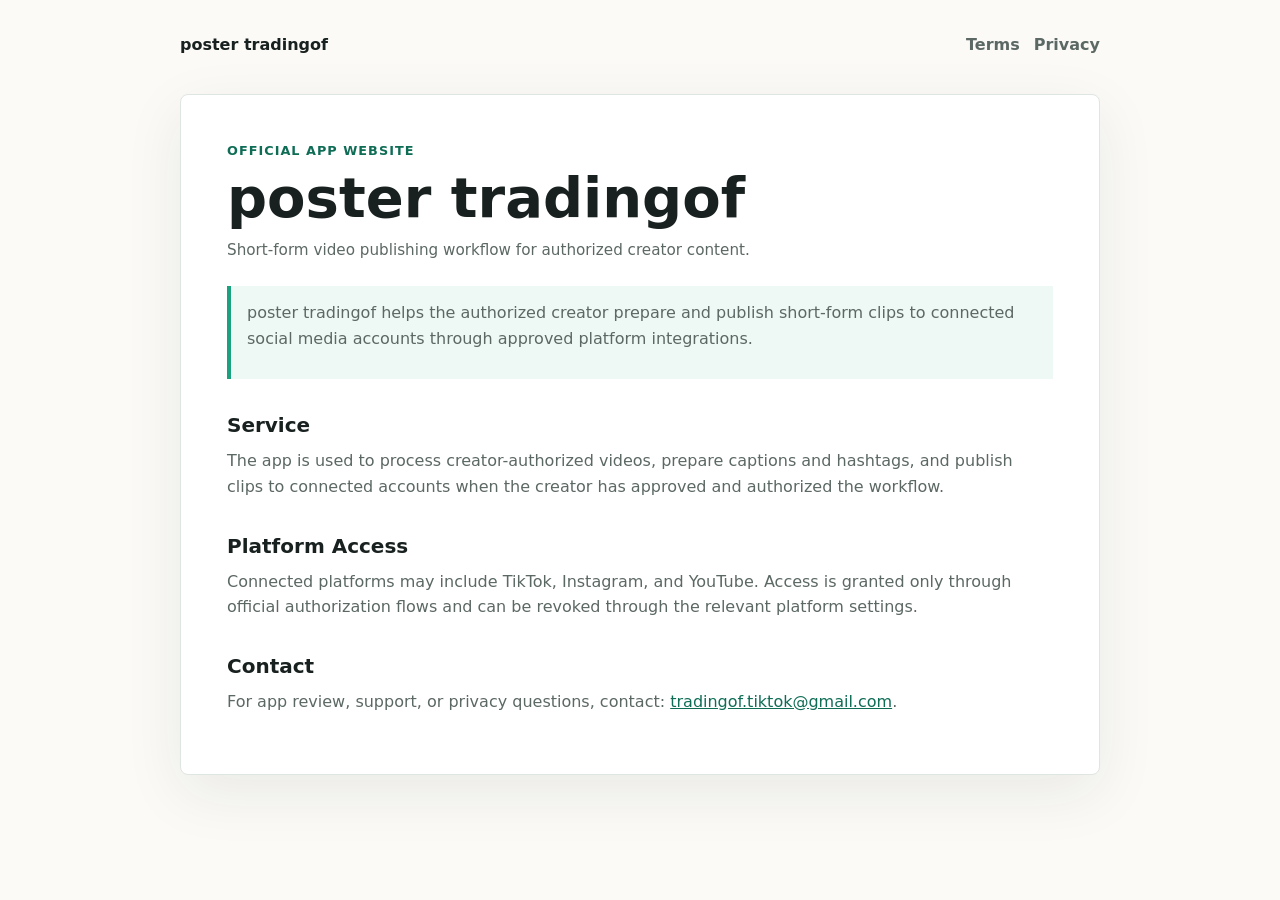
==== index.html @ 91535be9 "Add official app website" ====
<!doctype html>
<html lang="en">
  <head>
    <meta charset="utf-8">
    <meta name="viewport" content="width=device-width, initial-scale=1">
    <title>poster tradingof</title>
    <meta name="description" content="Official website for poster tradingof, a private short-form content publishing workflow.">
    <link rel="stylesheet" href="legal.css">
  </head>
  <body>
    <main class="legal-shell">
      <nav class="legal-nav" aria-label="Site navigation">
        <a class="brand" href="index.html">poster tradingof</a>
        <div class="legal-links">
          <a href="terms.html">Terms</a>
          <a href="privacy.html">Privacy</a>
        </div>
      </nav>

      <article class="legal-card">
        <p class="eyebrow">Official app website</p>
        <h1>poster tradingof</h1>
        <p class="updated">Short-form video publishing workflow for authorized creator content.</p>

        <div class="notice">
          <p>poster tradingof helps the authorized creator prepare and publish short-form clips to connected social media accounts through approved platform integrations.</p>
        </div>

        <h2>Service</h2>
        <p>The app is used to process creator-authorized videos, prepare captions and hashtags, and publish clips to connected accounts when the creator has approved and authorized the workflow.</p>

        <h2>Platform Access</h2>
        <p>Connected platforms may include TikTok, Instagram, and YouTube. Access is granted only through official authorization flows and can be revoked through the relevant platform settings.</p>

        <h2>Contact</h2>
        <p>For app review, support, or privacy questions, contact: <a href="mailto:tradingof.tiktok@gmail.com">tradingof.tiktok@gmail.com</a>.</p>
      </article>
    </main>
  </body>
</html>
---- legal.css ----
:root {
  color-scheme: light;
  --ink: #18211f;
  --muted: #5c6864;
  --paper: #fbfaf7;
  --panel: #ffffff;
  --line: #dfe6e2;
  --accent: #1aa27f;
  --accent-dark: #0f6d56;
}

* {
  box-sizing: border-box;
}

body {
  margin: 0;
  min-height: 100vh;
  color: var(--ink);
  background: var(--paper);
  font-family: Inter, ui-sans-serif, system-ui, -apple-system, BlinkMacSystemFont, "Segoe UI", sans-serif;
  line-height: 1.6;
}

a {
  color: var(--accent-dark);
}

.legal-shell {
  width: min(920px, calc(100% - 32px));
  margin: 0 auto;
  padding: 32px 0 56px;
}

.legal-nav {
  display: flex;
  align-items: center;
  justify-content: space-between;
  gap: 16px;
  margin-bottom: 36px;
}

.brand {
  color: var(--ink);
  font-size: 1rem;
  font-weight: 850;
  text-decoration: none;
}

.legal-links {
  display: flex;
  flex-wrap: wrap;
  gap: 14px;
}

.legal-links a {
  color: var(--muted);
  font-weight: 700;
  text-decoration: none;
}

.legal-links a:hover {
  color: var(--accent-dark);
}

.legal-card {
  border: 1px solid var(--line);
  border-radius: 8px;
  padding: clamp(24px, 4vw, 46px);
  background: var(--panel);
  box-shadow: 0 18px 60px rgba(24, 33, 31, 0.08);
}

.eyebrow {
  margin: 0 0 8px;
  color: var(--accent-dark);
  font-size: 0.8rem;
  font-weight: 850;
  letter-spacing: 0.08em;
  text-transform: uppercase;
}

h1 {
  margin: 0 0 10px;
  font-size: clamp(2rem, 6vw, 3.5rem);
  line-height: 1.05;
  letter-spacing: 0;
}

h2 {
  margin: 34px 0 10px;
  font-size: 1.25rem;
  line-height: 1.25;
}

p,
li {
  color: var(--muted);
}

p {
  margin: 0 0 14px;
}

ul {
  margin: 0 0 14px;
  padding-left: 22px;
}

.updated {
  color: var(--muted);
  font-size: 0.95rem;
}

.notice {
  border-left: 4px solid var(--accent);
  margin: 24px 0;
  padding: 14px 16px;
  background: #eef8f5;
}

.footer {
  margin-top: 22px;
  color: var(--muted);
  font-size: 0.9rem;
}

@media (max-width: 640px) {
  .legal-nav {
    align-items: flex-start;
    flex-direction: column;
  }
}
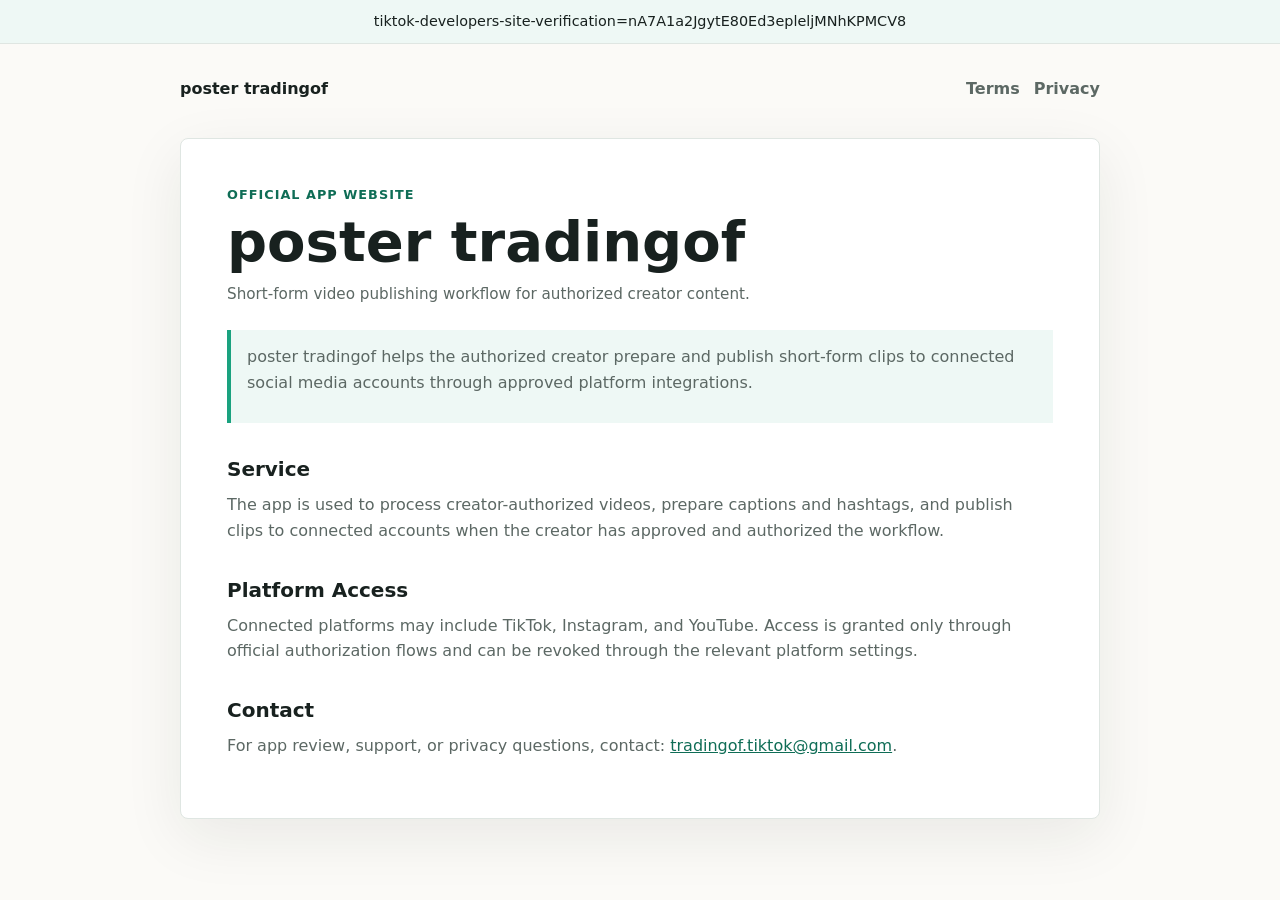
==== commit 698be123: "Show TikTok verification on homepage" ====
--- a/index.html
+++ b/index.html
@@ -8,6 +8,7 @@
     <link rel="stylesheet" href="legal.css">
   </head>
   <body>
+    <div class="verification-line">tiktok-developers-site-verification=nA7A1a2JgytE80Ed3epleljMNhKPMCV8</div>
     <main class="legal-shell">
       <nav class="legal-nav" aria-label="Site navigation">
         <a class="brand" href="index.html">poster tradingof</a>
--- a/legal.css
+++ b/legal.css
@@ -24,6 +24,16 @@
 
 a {
   color: var(--accent-dark);
+}
+
+.verification-line {
+  padding: 10px 16px;
+  overflow-wrap: anywhere;
+  color: var(--ink);
+  background: #eef8f5;
+  border-bottom: 1px solid var(--line);
+  font-size: 0.9rem;
+  text-align: center;
 }
 
 .legal-shell {
